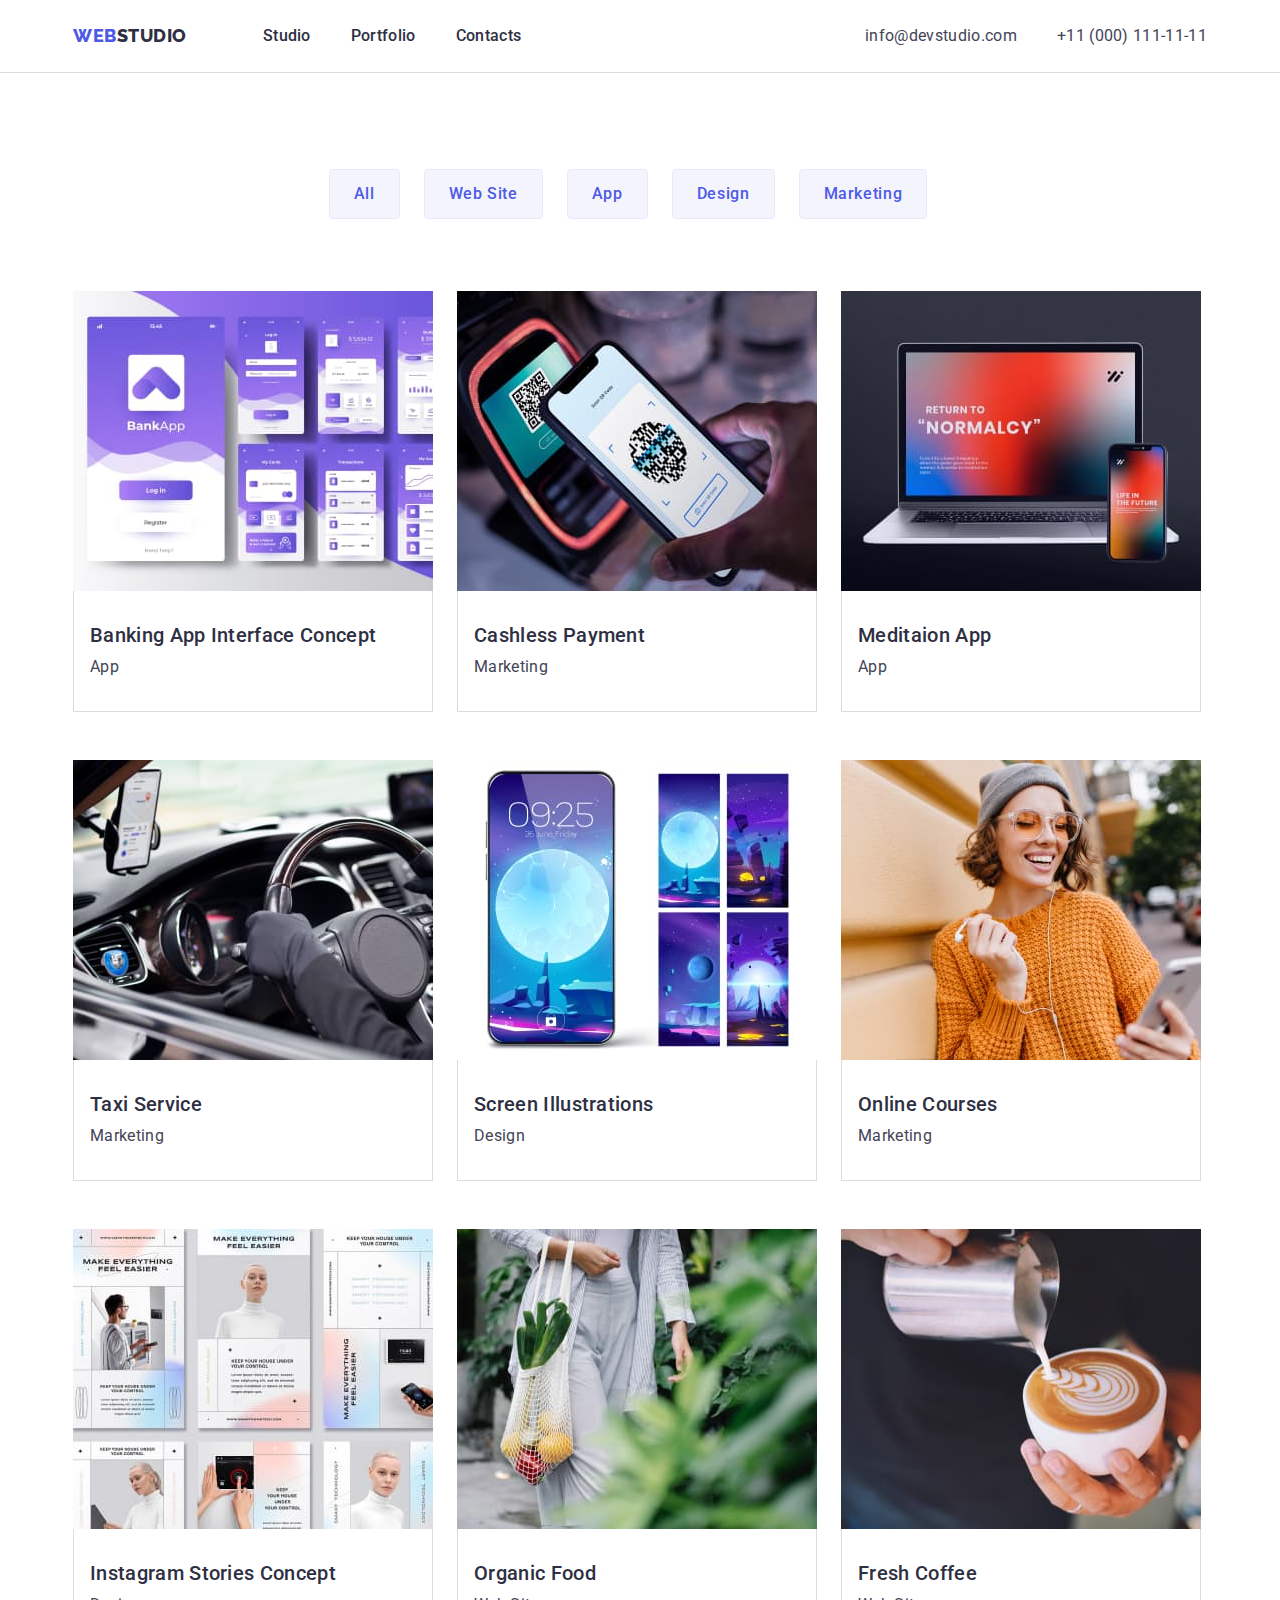
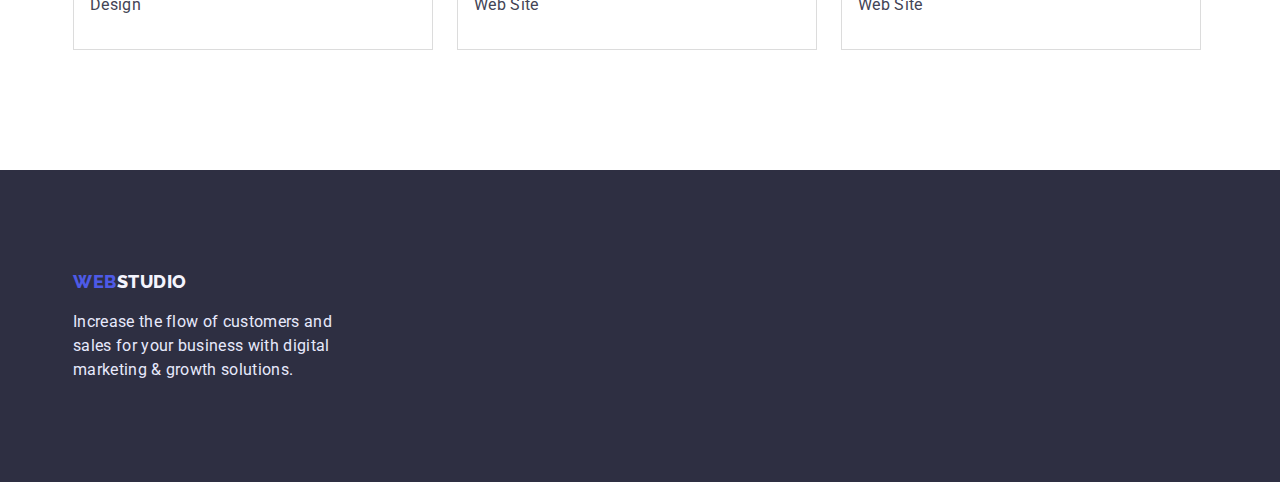
==== portfolio.html @ de010ac2 "Initial commit" ====
<!DOCTYPE html>
<html lang="en">
  <head>
    <meta charset="UTF-8" />
    <meta http-equiv="X-UA-Compatible" content="IE=edge" />
    <meta name="viewport" content="width=device-width, initial-scale=1.0" />
    <link rel="preconnect" href="https://fonts.googleapis.com" />
    <link rel="preconnect" href="https://fonts.gstatic.com" crossorigin />
    <link
      href="https://fonts.googleapis.com/css2?family=Raleway:wght@800&family=Roboto:wght@400;500;700&display=swap"
      rel="stylesheet"
    />
    <link
      rel="stylesheet"
      href="https://cdn.jsdelivr.net/npm/modern-normalize@1.1.0/modern-normalize.min.css"
    />
    <link rel="stylesheet" href="./css/style.css" />
    <title>HW2</title>
  </head>
  <body>
    <section class="header-boarder">
      <header class="conteiner main-header">
        <nav class="nav-header">
          <a class="logo link flex-logo" href="./index.html"
            >Web<span class="logo-two">Studio</span></a
          >

          <ul class="list list-header">
            <li class="link-header">
              <a class="menu-link link" href="./index.html">Studio</a>
            </li>
            <li class="link-header">
              <a class="menu-link link menu-link-visited" href="./portfolio.html">Portfolio</a>
            </li>
            <li>
              <a class="menu-link link" href="">Contacts</a>
            </li>
          </ul>
        </nav>
        <ul class="list list-header">
          <li>
            <a class="contact-mail link" href="mailto:info@devstudio.com"
              >info@devstudio.com</a
            >
          </li>
          <li>
            <a class="contact-phone-number link" href="tel:+110001111111"
              >+11 (000) 111-11-11</a
            >
          </li>
        </ul>
      </header>
    </section>

    <main>
      <section class="section section-portfolio">
        <div class="conteiner">

          <!-- <h1>Списки</h1> -->

          <ul class="list list-button">
            <li>
              <button class="btn" type="button">All</button>
            </li>
            <li><button class="btn" type="button">Web Site</button></li>
            <li><button class="btn" type="button">App</button></li>
            <li><button class="btn" type="button">Design</button></li>
            <li><button class="btn" type="button">Marketing</button></li>
          </ul>

          <ul class="list card-set">
            <li class="portfolio-item">
              <img src="./Images/img2.jpg" alt="App" width="360" height="300" />
              <div class="card-content">
                <h2 class="title-one">Banking App Interface Concept</h2>
                <p class="paragraf-portfolio">App</p>
              </div>
            </li>
            <li class="portfolio-item">
              <img
                src="./Images/img1.jpg"
                alt="Marketing"
                width="360"
                height="300"
              />

              <div class="card-content">
                <h2 class="title-one">Cashless Payment</h2>
                <p class="paragraf-portfolio">Marketing</p>
              </div>
            </li>
            <li class="portfolio-item">
              <img src="./Images/img.jpg" alt="App" width="360" height="300" />

              <div class="card-content">
                <h2 class="title-one">Meditaion App</h2>
                <p class="paragraf-portfolio">App</p>
              </div>
            </li>

            <li class="portfolio-item">
              <img
                src="./Images/img3.jpg"
                alt="Marketing"
                width="360"
                height="300"
              />

              <div class="card-content">
                <h2 class="title-one">Taxi Service</h2>
                <p class="paragraf-portfolio">Marketing</p>
              </div>
            </li>
            <li class="portfolio-item">
              <img
                src="./Images/img4.jpg"
                alt="Design"
                width="360"
                height="300"
              />

              <div class="card-content">
                <h2 class="title-one">Screen Illustrations</h2>
                <p class="paragraf-portfolio">Design</p>
              </div>
            </li>
            <li class="portfolio-item">
              <img
                src="./Images/img5.jpg"
                alt="Marketing"
                width="360"
                height="300"
              />
              <div class="card-content">
                <h2 class="title-one">Online Courses</h2>
                <p class="paragraf-portfolio">Marketing</p>
              </div>
            </li>

            <li class="portfolio-item">
              <img
                src="./Images/img6.jpg"
                alt="Design"
                width="360"
                height="300"
              />

              <div class="card-content">
                <h2 class="title-one">Instagram Stories Concept</h2>
                <p class="paragraf-portfolio">Design</p>
              </div>
            </li>
            <li class="portfolio-item">
              <img
                src="./Images/img7.jpg"
                alt="Web Site"
                width="360"
                height="300"
              />

              <div class="card-content">
                <h2 class="title-one">Organic Food</h2>
                <p class="paragraf-portfolio">Web Site</p>
              </div>
            </li>
            <li class="portfolio-item">
              <img
                src="./Images/img8.jpg"
                alt="Web Site"
                width="360"
                height="300"
              />

              <div class="card-content">
                <h2 class="title-one">Fresh Coffee</h2>
                <p class="paragraf-portfolio">Web Site</p>
              </div>
            </li>
          </ul>
        </div>
      </section>
    </main>

    <footer class="sector-footer footer-main">
      <div class="conteiner">
        <a class="logo link" href="./index.html"
          >Web<span class="logo-one">Studio</span></a
        >

        <p class="parag-footer">
          Increase the flow of customers and sales for your business with
          digital marketing & growth solutions.
        </p>
      </div>
    </footer>
  </body>
</html>
---- css/style.css ----
:root {
    --accent-color: #2E2F42;
    --accent-color-upgrade: #F4F4FD;
    --accent-color-upgrade-one: #ffffff;
    --accent-color-upgrade-two: #434455;
    --accent-color-upgrade-three: #4D5AE5;
    --accent-color-upgrade-four: #E7E9FC;
    --accent-color-upgrade-fife: #2E2F42;
    --accent-color-upgrade-six: #404BBF;
    --accent-color-upgrade-seven: #2E2F42;

    --card-set-gap: 24px;

}

/* NONE! */
.list {
    list-style: none;
}
    
.link {
    text-decoration: none
} 
    

/* BODY! */
body {
    font-family: 'Roboto', sans-serif;
    font-size: 16px;
    letter-spacing: 0.02em;
    
    }

    /* ======= */

h1, h2, h3, h4, p {
    margin-top: 0;
    margin-bottom: 0;
}
ul, ol {
    margin-top: 0;
    margin-bottom: 0;
    padding-left: 0;
}
img {
    display: block;
    max-width: 100%;
    height: auto;
}
 
button {
    cursor: pointer;
}


.conteiner {
width: 1158px;
margin-left: auto;
margin-right: auto;
padding-left: 12px;
padding-right: 12px;
}

/* --------------------------------------------------------------------------------------------------------------------------------------- */
/* Studio */

/* Header */

.main-header {
    display: flex;
    align-items: center;
    justify-content: space-between;
    padding-top: 24px;
    padding-bottom: 24px;
}

.nav-header {
    display: flex;
    align-items: center;
}

.list-header {
    display: flex;
    align-items: center;
}




/* LOGO! */

.flex-logo {
    margin-right: 76px;
}

.logo {    
font-family: 'Raleway', sans-serif; 
font-weight: 800;
font-size: 18px;
line-height: 1.33;
display: flex;
align-items: center;
letter-spacing: 0.03em;
text-transform: uppercase;
color: var(--accent-color-upgrade-three);
}


.logo-one {
    color: var(--accent-color-upgrade);
}

.logo-two {
    color: var(--accent-color);
}



/* Main! */

.main-hero {
    display: flex;
    align-items: center;
    flex-direction: column;
    justify-content: center;
    padding: 188px 0 188px 0;
    
}

.link-header {
    margin-right: 40px;
}

.menu-link {
font-weight: 500;
line-height: 1.5;
color: var(--accent-color-upgrade-seven);


}

.menu-link:hover,
.menu-link:focus,
.menu-link-visited:visited {
    color: #4D5AE5;
}


.section{
    padding-top: 120px;
    padding-bottom: 120px;
}

/* CONTACT! */

.contact-mail {
font-family: 'Roboto', sans-serif;
font-weight: 400;
line-height: 1.5;
color: var(--accent-color-upgrade-two);
margin-right: 40px;
}

.contact-phone-number {
    font-family: 'Roboto', sans-serif;
    font-weight: 400;
    line-height: 1.5;
    color: var(--accent-color-upgrade-two);
}


.contact-mail:hover,
.contact-mail:focus,
.contact-phone-number:hover,
.contact-phone-number:focus {
    color: var(--accent-color-upgrade-three);
}

/* HERO! */

.hero {
background:var(--accent-color);

}

.main-title-two {
font-weight: 700;
font-size: 56px;
line-height: 1.07;
color: var(--accent-color-upgrade-one);
width: 494px;


}

.button-hero {
    display: flex;
    justify-content: center;
    margin-top: 48px;
}

.modal-button {
    font-weight: 500;
    line-height: 1.5;
    letter-spacing: 0.04em;
    color: var(--accent-color-upgrade-one);
    background: var(--accent-color-upgrade-three);
    padding: 16px 32px 16px 32px;
    border-radius: 4px;
    border: 1px solid var(--accent-color-upgrade-six);
    
}

.modal-button:hover,
.modal-button:focus {
    background: var(--accent-color-upgrade-six);
}


/* TYPE! */

.section-main-one {
    display: flex;
    align-items: center;
   
}

.paragraf-main {
    margin-right: 24px;
}

.paragraf-main-one {
    margin-top: 8px;
}

/* Section TWO */

.section-dva {
    padding-top: 0;
}

.photo-list-two {
    display: flex;
    justify-content: center;
}

.img-list {
    margin-right: 24px;
}


.photo-list-main {
   display: flex;
   align-items: center; 
   margin-top: 72px;
}

.main-title {
font-weight: 500;
font-size: 20px;
line-height: 1.2;

}

.main-title-group {
font-weight: 500;
font-size: 20px;
line-height: 1.2;
display: flex;
justify-content: center;

}

.main-title-one {
font-weight: 700;
font-size: 36px;
line-height: 1.11;

}

.paragraf {
    line-height: 1.5;
    color: var(--accent-color-upgrade-two);
    margin-top: 8px;
}

.paragraf-group {
    line-height: 1.5;
    color: var(--accent-color-upgrade-two);
    margin-top: 8px;
    display: flex;
    justify-content: center;
}

.team-group {
    background: var(--accent-color-upgrade);
}




/* Section tree */

.section-tree {
    display: flex;
    align-items: center;
}

.section-tree-word {
    display: flex;
    justify-content: center;
    margin-bottom: 72px;
    
}

.section-tree-boarder {
    background: #FFFFFF;
box-shadow: 0px 1px 6px rgba(46, 47, 66, 0.08), 0px 1px 1px rgba(46, 47, 66, 0.16), 0px 2px 1px rgba(46, 47, 66, 0.08);
border-radius: 0px 0px 4px 4px;
margin-right: 24px;
}

.section-tree-paragraf {
    padding-top: 32px;
    padding-bottom: 32px;
}

/* FOOTER! */

.parag-footer {
line-height: 1.5;
color: var(--accent-color-upgrade-four);
margin-top: 16px;
width: 264px;
}



.sector-footer {
    background: var(--accent-color);
}

.footer-main {
    padding-top: 100px;
    padding-bottom: 100px;
    
}


/* Studio!!! */

/* ------------------------------------------------------------------------------------------------------------------------------- */

/* Portfolio!!! */

/* TYPE */

.title-one {
font-family: 'Roboto', sans-serif; 
font-weight: 500;
font-size: 20px;
line-height: 1.2;
color: var(--accent-color-upgrade-fife);


}

.paragraf-portfolio {
font-family: 'Roboto', sans-serif;
line-height: 1.5;
color: var(--accent-color-upgrade-two);
margin-top: 8px;
}

/* BUTTON! */

.btn {
border-radius: 4px;
border: 1px solid #E7E9FC;
margin-right: 24px;
padding: 12px 24px 12px 24px;
font-family: 'Roboto', sans-serif;
font-weight: 500;
line-height: 1.5;
letter-spacing: 0.04em;
color: var(--accent-color-upgrade-three);
background: var(--accent-color-upgrade);
}

.btn:hover,
.btn:focus {
    background: var(--accent-color-upgrade-six);;
    color: var(--accent-color-upgrade-one);
    border: 1px solid transparent;
    box-shadow: 0px 3px 1px rgba(0, 0, 0, 0.1), 0px 2px 1px rgba(0, 0, 0, 0.08), 0px 2px 2px rgba(0, 0, 0, 0.12);
    border-radius: 4px;
   
}


.list-button {
    display: flex;
    justify-content: center;
    padding-bottom: 72px;
    
}

/* Main */
.card-set {
    padding: 0;
    margin: 0;
    list-style: none;
  
    display: flex;
    flex-wrap: wrap;
    margin-left: calc(-1 * var(--card-set-gap));
    margin-top: calc(-1 * var(--card-set-gap));
    margin-bottom: calc(-1 * var(--card-set-gap));
  }


.card-set > .portfolio-item {
    flex-basis: calc(100% / 3 var(--card-set-gap));
    margin-left: var(--card-set-gap);
    margin-top: var(--card-set-gap);
    margin-bottom: var(--card-set-gap);
}

.card-content {
    padding: 32px 16px 32px 16px;

  border-right-width: 1px;
  border-right-style: solid;
  border-right-color: gainsboro;

  border-bottom-width: 1px;
  border-bottom-style: solid;
  border-bottom-color: gainsboro;

  border-left-width: 1px;
  border-left-style: solid;
  border-left-color: gainsboro;
}
  

  .header-boarder {
  border-bottom-width: 1px;
  border-bottom-style: solid;
  border-bottom-color: gainsboro;
  }

  .section-portfolio {
    padding-top: 96px;
  }
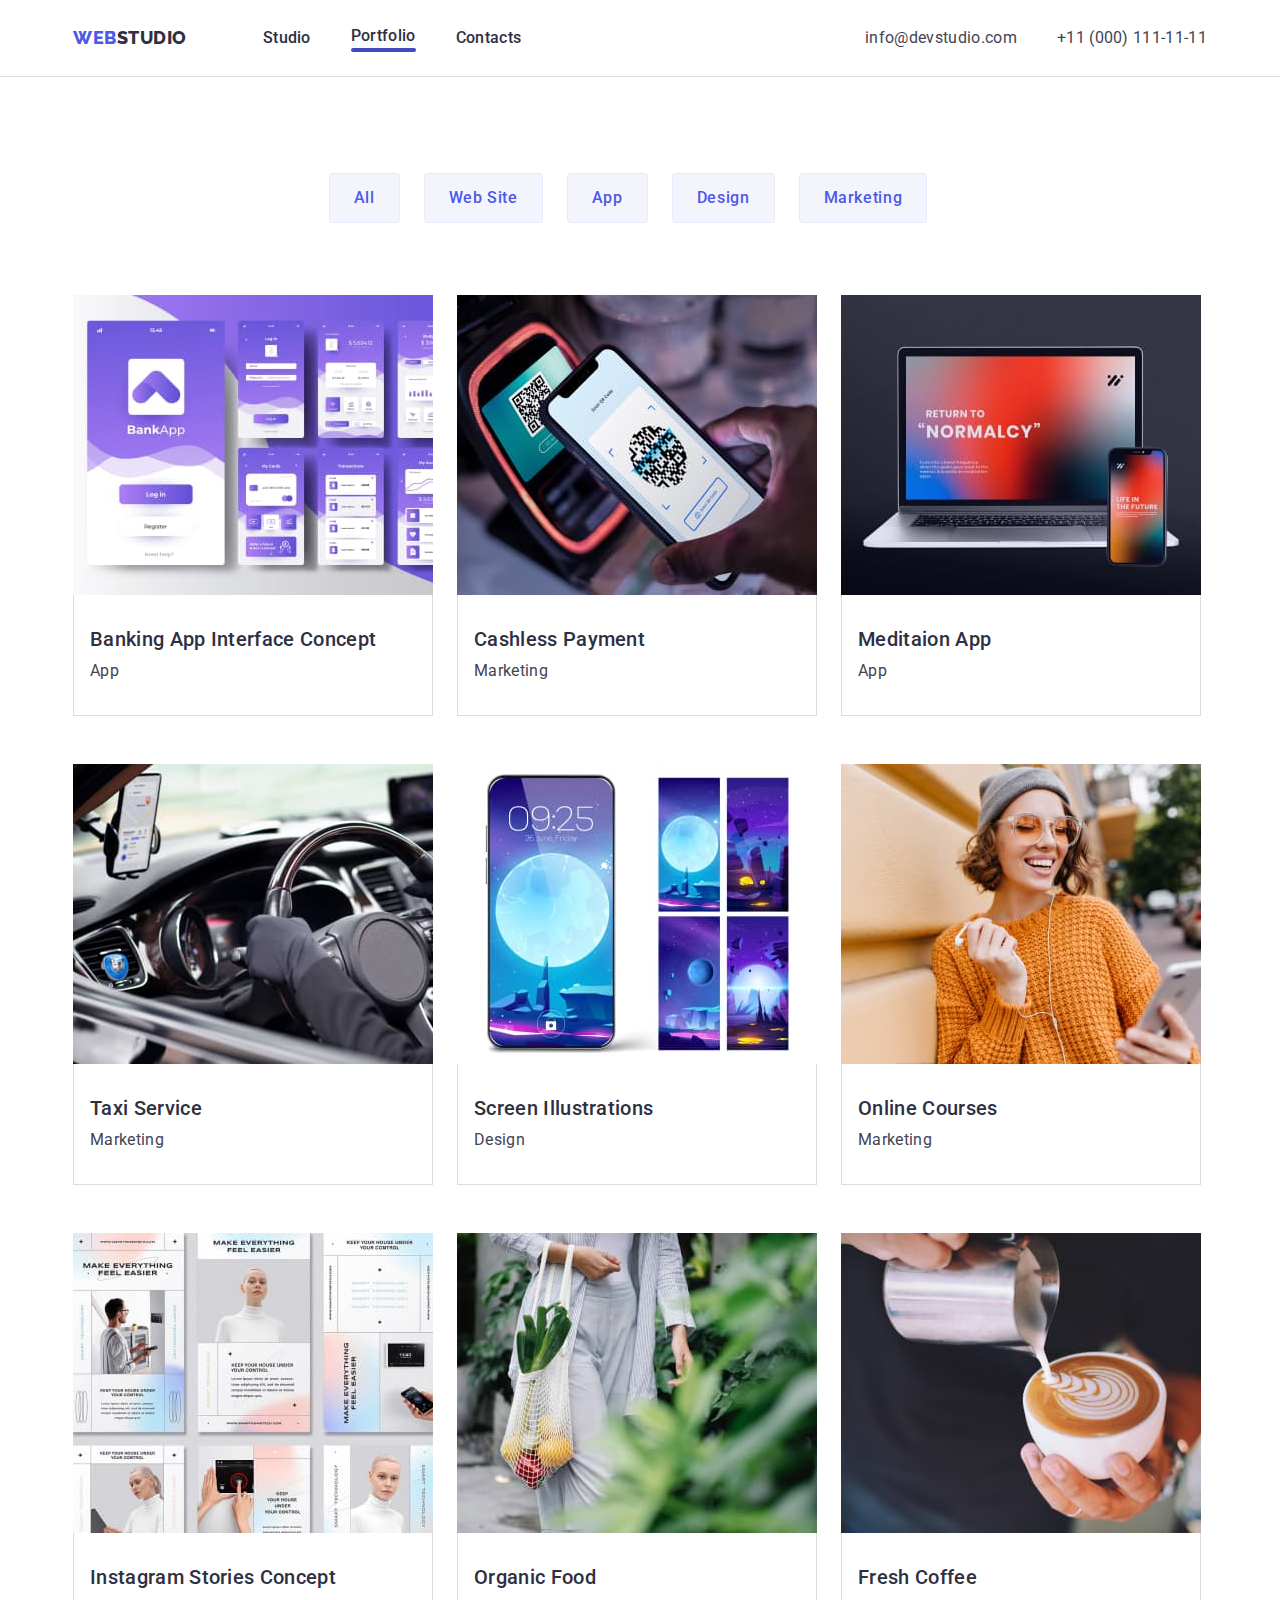
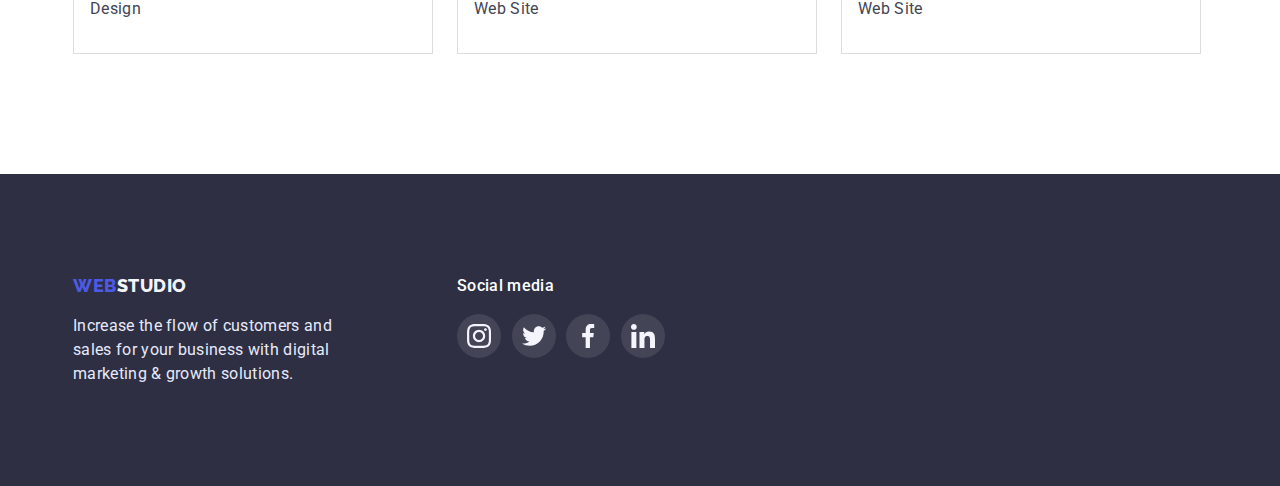
==== commit bc7f7385: "Icons" ====
--- a/portfolio.html
+++ b/portfolio.html
@@ -182,15 +182,56 @@
     </main>
 
     <footer class="sector-footer footer-main">
-      <div class="conteiner">
-        <a class="logo link" href="./index.html"
-          >Web<span class="logo-one">Studio</span></a
-        >
-
-        <p class="parag-footer">
-          Increase the flow of customers and sales for your business with
-          digital marketing & growth solutions.
-        </p>
+      <div class="conteiner footer-flex">
+        <div>
+          <a class="logo link" href="./index.html"
+            >Web<span class="logo-one">Studio</span></a
+          >
+
+          <p class="parag-footer">
+            Increase the flow of customers and sales for your business with
+            digital marketing & growth solutions.
+          </p>
+        </div>
+        <div class="div-footer">
+          <p class="paragra-footer-two">Social media</p>
+          <ul class="list social-footer">
+            <li class="social-footer-item">
+              <a href="" class="social-footer-link">
+                <svg class="social-footer-icon" Width="24" Height="24">
+                  <use
+                    href="./Images/icons/symbol-defs.svg#icon-instagram-2"
+                  ></use>
+                </svg>
+              </a>
+            </li>
+            <li class="social-footer-item">
+              <a href="" class="social-footer-link">
+                <svg class="social-footer-icon" Width="24" Height="20">
+                  <use href="./Images/icons/symbol-defs.svg#icon-Group"></use>
+                </svg>
+              </a>
+            </li>
+            <li class="social-footer-item">
+              <a href="" class="social-footer-link">
+                <svg class="social-footer-icon" Width="24" Height="24">
+                  <use
+                    href="./Images/icons/symbol-defs.svg#icon-facebook-1"
+                  ></use>
+                </svg>
+              </a>
+            </li>
+            <li class="social-footer-item">
+              <a href="" class="social-footer-link">
+                <svg class="social-footer-icon" Width="24" Height="24">
+                  <use class="svg-color-hover"
+                    href="./Images/icons/symbol-defs.svg#icon-linkedin-1"
+                  ></use>
+                </svg>
+              </a>
+            </li>
+          </ul>
+        </div>
       </div>
     </footer>
   </body>
--- a/css/style.css
+++ b/css/style.css
@@ -124,6 +124,9 @@
     flex-direction: column;
     justify-content: center;
     padding: 188px 0 188px 0;
+    background:var(--accent-color);
+    background-image: linear-gradient(rgba(46, 47, 66, 0.7), rgba(46, 47, 66, 0.7)), url(../Images/bg.jpg);
+    background-size: cover;
     
 }
 
@@ -178,10 +181,7 @@
 
 /* HERO! */
 
-.hero {
-background:var(--accent-color);
-
-}
+
 
 .main-title-two {
 font-weight: 700;
@@ -344,6 +344,10 @@
     padding-top: 100px;
     padding-bottom: 100px;
     
+}
+
+.footer-flex {
+    display: flex;
 }
 
 
@@ -417,6 +421,9 @@
     margin-top: calc(-1 * var(--card-set-gap));
     margin-bottom: calc(-1 * var(--card-set-gap));
   }
+  .portfolio-item:hover {
+    box-shadow: 0px 1px 6px rgba(46, 47, 66, 0.08), 0px 1px 1px rgba(46, 47, 66, 0.16), 0px 2px 1px rgba(46, 47, 66, 0.08);
+  }
 
 
 .card-set > .portfolio-item {
@@ -452,3 +459,122 @@
   .section-portfolio {
     padding-top: 96px;
   }
+
+  
+  .menu-link-visited::after {
+    content: "";
+    display: block;
+    width: auto;
+    height: 4px;
+    background: #404BBF;
+    border-radius: 2px; 
+}
+
+
+  /* ICONS */
+
+  .social-list {
+    display: flex;
+    justify-content: space-around;
+    margin-top: 8px;
+  }
+  
+
+   .social-list-link {
+    display: flex;
+    justify-content: center;
+    align-items: center;
+    width: 44px;
+    height: 44px;
+    border-radius: 50%;
+    background-color: #4D5AE5;
+   }
+
+   .social-list-link:hover {
+    background-color: #404BBF;
+   }
+
+   .div-footer {
+    margin-left: 120px;
+   }
+
+   .social-footer {
+    margin-top: 16px;
+    display: flex;
+    justify-content: space-between;
+    width: 208px;
+    
+   }
+
+   .social-footer-link {
+    display: flex;
+    justify-content: center;
+    align-items: center;
+    width: 44px;
+    height: 44px;
+    border-radius: 50%;
+    background-color: rgba(255, 255, 255, 0.1);
+   }
+
+   .social-footer-link:hover {
+    background-color: #31D0AA;;
+   }
+
+   .paragra-footer-two {
+    font-family: 'Roboto';
+    font-style: normal;
+    font-weight: 500;
+    font-size: 16px;
+    line-height: 24px;
+    letter-spacing: 0.02em;
+    color: #FFFFFF;
+   }
+   
+
+   .section-four {
+    border: 1px solid #8E8F99;
+    border-radius: 4px;
+    display: flex;
+    justify-content: center;
+    align-items: center;
+    Width: 168px;
+    Height: 88px;
+
+   }
+
+   .section-four:hover {
+    border: 1px solid #404BBF;
+   }
+
+   .section-four-icon {
+    fill: #8E8F99;
+   }
+
+   .section-four:hover .section-four-icon {
+    fill: #404BBF;
+   }
+   
+
+   .svg-color-hover:hover {
+    color: #404BBF;
+   }
+
+   .section-four-list {
+    display: flex;
+    justify-content: space-between;
+   }
+
+   .social-footer-icon,
+   .social-list-icon {
+    fill: #F4F4FD;;
+   }
+
+   .icon-section-one {
+    background: #F4F4FD;
+    border-radius: 4px;
+    display: flex;
+    justify-content: center;
+    align-items: center;
+    Width: 264px;
+    Height: 112px;
+   }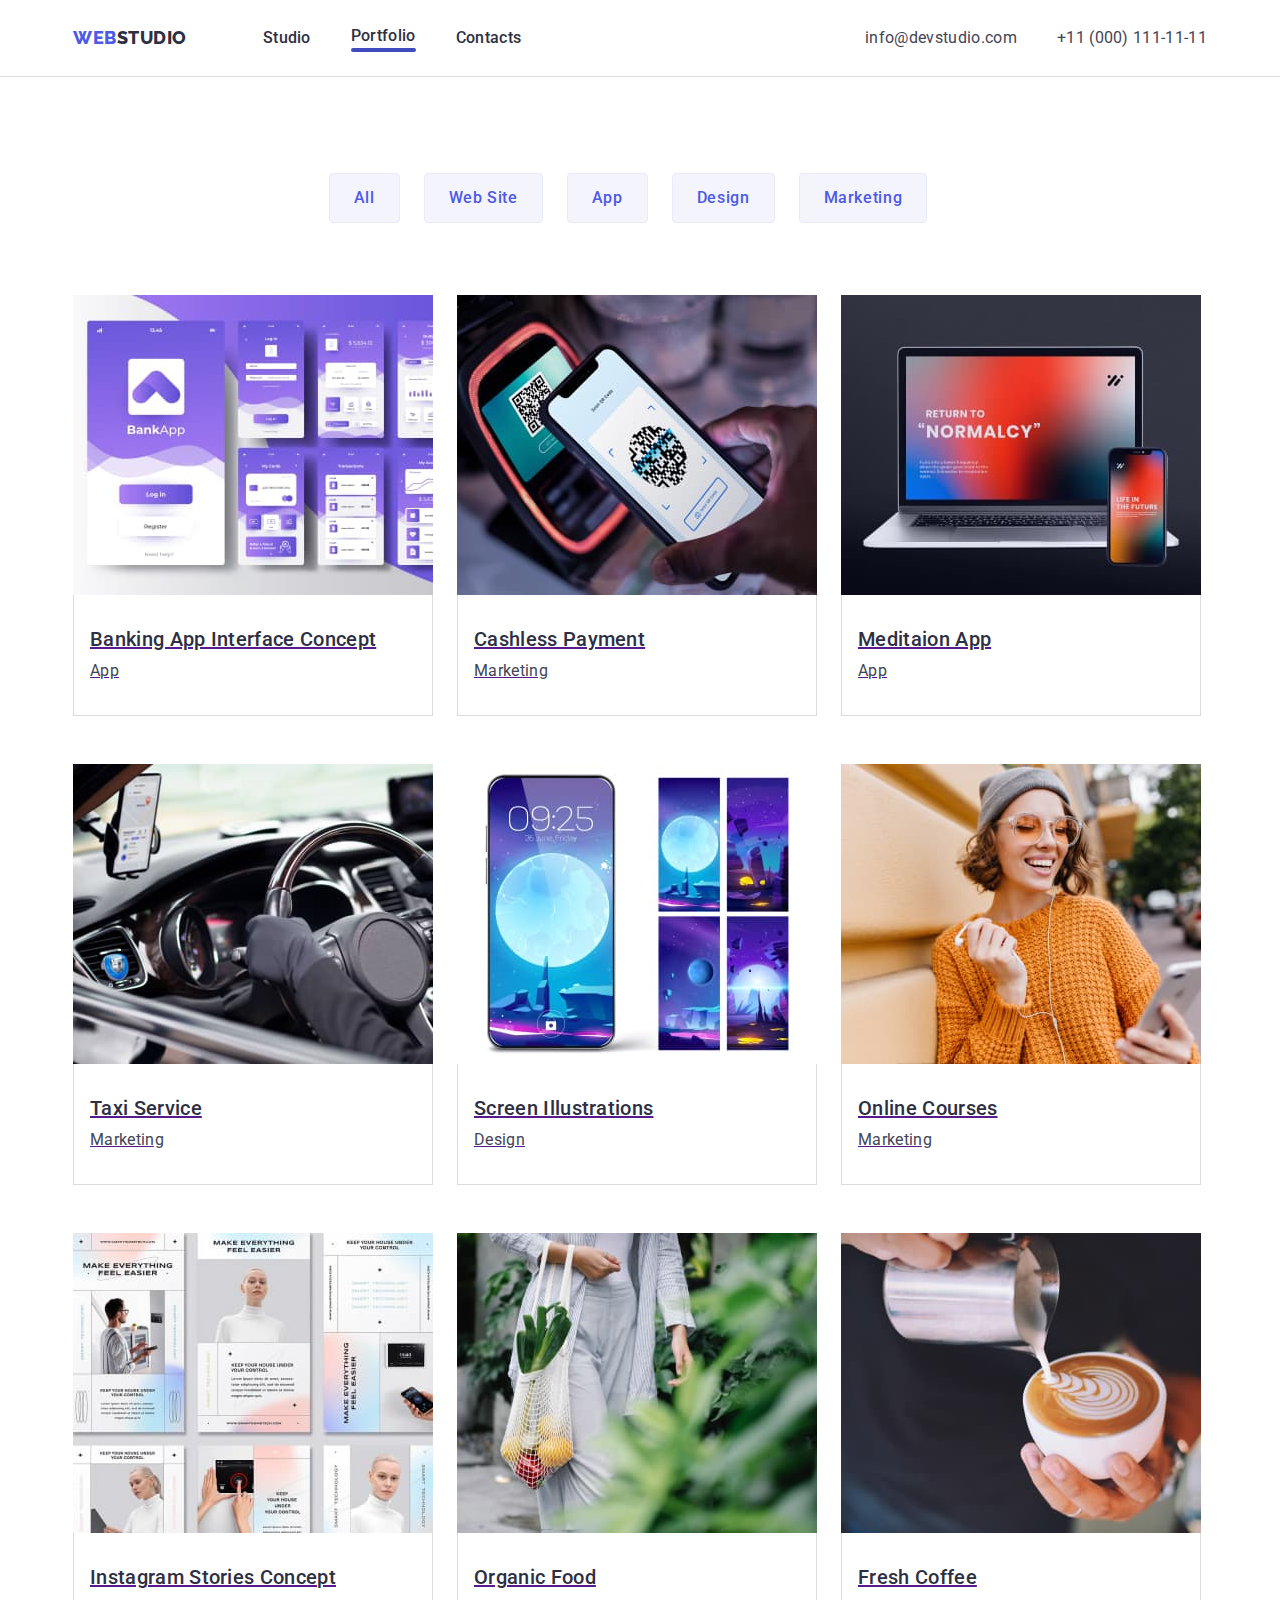
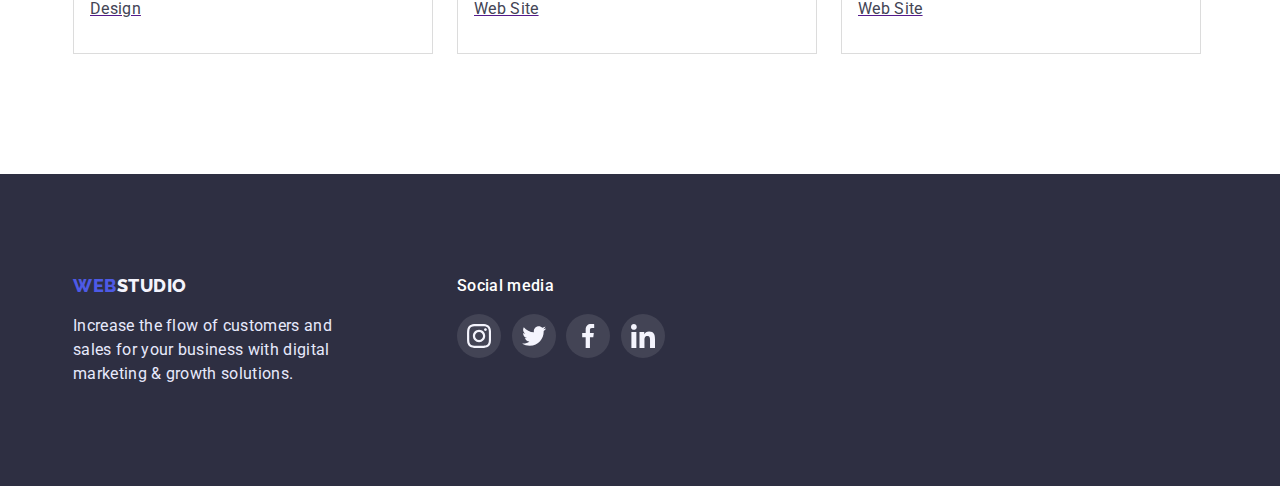
==== commit 495a38ac: "+" ====
--- a/portfolio.html
+++ b/portfolio.html
@@ -69,15 +69,15 @@
           </ul>
 
           <ul class="list card-set">
-            <li class="portfolio-item">
-              <img src="./Images/img2.jpg" alt="App" width="360" height="300" />
-              <div class="card-content">
-                <h2 class="title-one">Banking App Interface Concept</h2>
-                <p class="paragraf-portfolio">App</p>
-              </div>
-            </li>
-            <li class="portfolio-item">
-              <img
+            <li class="portfolio-item-main">
+              <a href="" class="portfolio-item"><img src="./Images/img2.jpg" alt="App" width="360" height="300" />
+                <div class="card-content">
+                  <h2 class="title-one">Banking App Interface Concept</h2>
+                  <p class="paragraf-portfolio">App</p>
+                </div></a>
+            </li>
+            <li class="portfolio-item-main">
+              <a href="" class="portfolio-item"><img
                 src="./Images/img1.jpg"
                 alt="Marketing"
                 width="360"
@@ -87,45 +87,45 @@
               <div class="card-content">
                 <h2 class="title-one">Cashless Payment</h2>
                 <p class="paragraf-portfolio">Marketing</p>
-              </div>
-            </li>
-            <li class="portfolio-item">
-              <img src="./Images/img.jpg" alt="App" width="360" height="300" />
-
-              <div class="card-content">
-                <h2 class="title-one">Meditaion App</h2>
-                <p class="paragraf-portfolio">App</p>
-              </div>
-            </li>
-
-            <li class="portfolio-item">
-              <img
-                src="./Images/img3.jpg"
-                alt="Marketing"
-                width="360"
-                height="300"
-              />
-
-              <div class="card-content">
-                <h2 class="title-one">Taxi Service</h2>
-                <p class="paragraf-portfolio">Marketing</p>
-              </div>
-            </li>
-            <li class="portfolio-item">
-              <img
-                src="./Images/img4.jpg"
-                alt="Design"
-                width="360"
-                height="300"
-              />
-
-              <div class="card-content">
-                <h2 class="title-one">Screen Illustrations</h2>
-                <p class="paragraf-portfolio">Design</p>
-              </div>
-            </li>
-            <li class="portfolio-item">
-              <img
+              </div></a>
+            </li>
+            <li class="portfolio-item-main">
+              <a href="" class="portfolio-item"><img src="./Images/img.jpg" alt="App" width="360" height="300" />
+
+                <div class="card-content">
+                  <h2 class="title-one">Meditaion App</h2>
+                  <p class="paragraf-portfolio">App</p>
+                </div></a>
+            </li>
+
+            <li class="portfolio-item-main">
+             <a href="" class="portfolio-item"> <img
+              src="./Images/img3.jpg"
+              alt="Marketing"
+              width="360"
+              height="300"
+            />
+
+            <div class="card-content">
+              <h2 class="title-one">Taxi Service</h2>
+              <p class="paragraf-portfolio">Marketing</p>
+            </div></a>
+            </li>
+            <li class="portfolio-item-main">
+             <a href="" class="portfolio-item"> <img
+              src="./Images/img4.jpg"
+              alt="Design"
+              width="360"
+              height="300"
+            />
+
+            <div class="card-content">
+              <h2 class="title-one">Screen Illustrations</h2>
+              <p class="paragraf-portfolio">Design</p>
+            </div></a>
+            </li>
+            <li class="portfolio-item-main">
+              <a href="" class="portfolio-item"><img
                 src="./Images/img5.jpg"
                 alt="Marketing"
                 width="360"
@@ -134,48 +134,53 @@
               <div class="card-content">
                 <h2 class="title-one">Online Courses</h2>
                 <p class="paragraf-portfolio">Marketing</p>
-              </div>
-            </li>
-
-            <li class="portfolio-item">
-              <img
-                src="./Images/img6.jpg"
-                alt="Design"
-                width="360"
-                height="300"
-              />
-
-              <div class="card-content">
-                <h2 class="title-one">Instagram Stories Concept</h2>
-                <p class="paragraf-portfolio">Design</p>
-              </div>
-            </li>
-            <li class="portfolio-item">
-              <img
-                src="./Images/img7.jpg"
-                alt="Web Site"
-                width="360"
-                height="300"
-              />
-
-              <div class="card-content">
-                <h2 class="title-one">Organic Food</h2>
-                <p class="paragraf-portfolio">Web Site</p>
-              </div>
-            </li>
-            <li class="portfolio-item">
-              <img
-                src="./Images/img8.jpg"
-                alt="Web Site"
-                width="360"
-                height="300"
-              />
-
-              <div class="card-content">
-                <h2 class="title-one">Fresh Coffee</h2>
-                <p class="paragraf-portfolio">Web Site</p>
-              </div>
-            </li>
+              </div></a>
+            </li>
+
+               <li class="portfolio-item-main">
+                  <a href="" class="portfolio-item"> <img
+                    src="./Images/img6.jpg"
+                    alt="Design"
+                    width="360"
+                    height="300"
+                  />
+
+                  <div class="card-content">
+                    <h2 class="title-one">Instagram Stories Concept</h2>
+                    <p class="paragraf-portfolio">Design</p>
+                  </div></a>
+                </li class="portfolio-item-main">
+                  
+                      <li class="portfolio-item-main">
+                        <a href="" class="portfolio-item">
+                          <img
+                            src="./Images/img7.jpg"
+                            alt="Web Site"
+                            width="360"
+                            height="300"
+                          />
+
+                          <div class="card-content">
+                            <h2 class="title-one">Organic Food</h2>
+                            <p class="paragraf-portfolio">Web Site</p>
+                          </div>
+                        </a>
+                     </li>
+                    <li class="portfolio-item-main">
+                      <a href="" class="portfolio-item"> 
+                        <img
+                          src="./Images/img8.jpg"
+                          alt="Web Site"
+                          width="360"
+                          height="300"
+                        />
+
+                       <div class="card-content">
+                          <h2 class="title-one">Fresh Coffee</h2>
+                          <p class="paragraf-portfolio">Web Site</p>
+                       </div>
+                      </a>
+                    </li>
           </ul>
         </div>
       </section>
--- a/css/style.css
+++ b/css/style.css
@@ -1,64 +1,65 @@
 :root {
-    --accent-color: #2E2F42;
-    --accent-color-upgrade: #F4F4FD;
-    --accent-color-upgrade-one: #ffffff;
-    --accent-color-upgrade-two: #434455;
-    --accent-color-upgrade-three: #4D5AE5;
-    --accent-color-upgrade-four: #E7E9FC;
-    --accent-color-upgrade-fife: #2E2F42;
-    --accent-color-upgrade-six: #404BBF;
-    --accent-color-upgrade-seven: #2E2F42;
-
-    --card-set-gap: 24px;
-
+  --accent-color: #2e2f42;
+  --accent-color-upgrade: #f4f4fd;
+  --accent-color-upgrade-one: #ffffff;
+  --accent-color-upgrade-two: #434455;
+  --accent-color-upgrade-three: #4d5ae5;
+  --accent-color-upgrade-four: #e7e9fc;
+  --accent-color-upgrade-fife: #2e2f42;
+  --accent-color-upgrade-six: #404bbf;
+  --accent-color-upgrade-seven: #2e2f42;
+
+  --card-set-gap: 24px;
 }
 
 /* NONE! */
 .list {
-    list-style: none;
-}
-    
+  list-style: none;
+}
+
 .link {
-    text-decoration: none
-} 
-    
+  text-decoration: none;
+}
 
 /* BODY! */
 body {
-    font-family: 'Roboto', sans-serif;
-    font-size: 16px;
-    letter-spacing: 0.02em;
-    
-    }
-
-    /* ======= */
-
-h1, h2, h3, h4, p {
-    margin-top: 0;
-    margin-bottom: 0;
-}
-ul, ol {
-    margin-top: 0;
-    margin-bottom: 0;
-    padding-left: 0;
+  font-family: "Roboto", sans-serif;
+  font-size: 16px;
+  letter-spacing: 0.02em;
+}
+
+/* ======= */
+
+h1,
+h2,
+h3,
+h4,
+p {
+  margin-top: 0;
+  margin-bottom: 0;
+}
+ul,
+ol {
+  margin-top: 0;
+  margin-bottom: 0;
+  padding-left: 0;
 }
 img {
-    display: block;
-    max-width: 100%;
-    height: auto;
-}
- 
+  display: block;
+  max-width: 100%;
+  height: auto;
+}
+
 button {
-    cursor: pointer;
-}
-
+  cursor: pointer;
+}
 
 .conteiner {
-width: 1158px;
-margin-left: auto;
-margin-right: auto;
-padding-left: 12px;
-padding-right: 12px;
+  width: 1158px;
+  margin-left: auto;
+  margin-right: auto;
+  padding-left: 12px;
+  padding-right: 12px;
 }
 
 /* --------------------------------------------------------------------------------------------------------------------------------------- */
@@ -67,289 +68,269 @@
 /* Header */
 
 .main-header {
-    display: flex;
-    align-items: center;
-    justify-content: space-between;
-    padding-top: 24px;
-    padding-bottom: 24px;
+  display: flex;
+  align-items: center;
+  justify-content: space-between;
+  padding-top: 24px;
+  padding-bottom: 24px;
 }
 
 .nav-header {
-    display: flex;
-    align-items: center;
+  display: flex;
+  align-items: center;
 }
 
 .list-header {
-    display: flex;
-    align-items: center;
-}
-
-
-
+  display: flex;
+  align-items: center;
+}
 
 /* LOGO! */
 
 .flex-logo {
-    margin-right: 76px;
-}
-
-.logo {    
-font-family: 'Raleway', sans-serif; 
-font-weight: 800;
-font-size: 18px;
-line-height: 1.33;
-display: flex;
-align-items: center;
-letter-spacing: 0.03em;
-text-transform: uppercase;
-color: var(--accent-color-upgrade-three);
-}
-
+  margin-right: 76px;
+}
+
+.logo {
+  font-family: "Raleway", sans-serif;
+  font-weight: 800;
+  font-size: 18px;
+  line-height: 1.33;
+  display: flex;
+  align-items: center;
+  letter-spacing: 0.03em;
+  text-transform: uppercase;
+  color: var(--accent-color-upgrade-three);
+}
 
 .logo-one {
-    color: var(--accent-color-upgrade);
+  color: var(--accent-color-upgrade);
 }
 
 .logo-two {
-    color: var(--accent-color);
-}
-
-
+  color: var(--accent-color);
+}
 
 /* Main! */
 
 .main-hero {
-    display: flex;
-    align-items: center;
-    flex-direction: column;
-    justify-content: center;
-    padding: 188px 0 188px 0;
-    background:var(--accent-color);
-    background-image: linear-gradient(rgba(46, 47, 66, 0.7), rgba(46, 47, 66, 0.7)), url(../Images/bg.jpg);
-    background-size: cover;
-    
+  display: flex;
+  align-items: center;
+  flex-direction: column;
+  justify-content: center;
+  padding: 188px 0 188px 0;
+}
+
+.hero-width {
+  background: var(--accent-color);
+  background-image: linear-gradient(
+      rgba(46, 47, 66, 0.7),
+      rgba(46, 47, 66, 0.7)
+    ),
+    url(../Images/bg.jpg);
+  background-size: cover;
+  max-width: 1440px;
+  margin: 0 auto;
 }
 
 .link-header {
-    margin-right: 40px;
+  margin-right: 40px;
 }
 
 .menu-link {
-font-weight: 500;
-line-height: 1.5;
-color: var(--accent-color-upgrade-seven);
-
-
+  font-weight: 500;
+  line-height: 1.5;
+  color: var(--accent-color-upgrade-seven);
 }
 
 .menu-link:hover,
 .menu-link:focus,
 .menu-link-visited:visited {
-    color: #4D5AE5;
-}
-
-
-.section{
-    padding-top: 120px;
-    padding-bottom: 120px;
+  color: #4d5ae5;
+}
+
+.section {
+  padding-top: 120px;
+  padding-bottom: 120px;
 }
 
 /* CONTACT! */
 
 .contact-mail {
-font-family: 'Roboto', sans-serif;
-font-weight: 400;
-line-height: 1.5;
-color: var(--accent-color-upgrade-two);
-margin-right: 40px;
+  font-family: "Roboto", sans-serif;
+  font-weight: 400;
+  line-height: 1.5;
+  color: var(--accent-color-upgrade-two);
+  margin-right: 40px;
 }
 
 .contact-phone-number {
-    font-family: 'Roboto', sans-serif;
-    font-weight: 400;
-    line-height: 1.5;
-    color: var(--accent-color-upgrade-two);
-}
-
+  font-family: "Roboto", sans-serif;
+  font-weight: 400;
+  line-height: 1.5;
+  color: var(--accent-color-upgrade-two);
+}
 
 .contact-mail:hover,
 .contact-mail:focus,
 .contact-phone-number:hover,
 .contact-phone-number:focus {
-    color: var(--accent-color-upgrade-three);
+  color: var(--accent-color-upgrade-three);
 }
 
 /* HERO! */
 
-
-
 .main-title-two {
-font-weight: 700;
-font-size: 56px;
-line-height: 1.07;
-color: var(--accent-color-upgrade-one);
-width: 494px;
-
-
+  font-weight: 700;
+  font-size: 56px;
+  line-height: 1.07;
+  color: var(--accent-color-upgrade-one);
+  width: 494px;
 }
 
 .button-hero {
-    display: flex;
-    justify-content: center;
-    margin-top: 48px;
+  display: flex;
+  justify-content: center;
+  margin-top: 48px;
 }
 
 .modal-button {
-    font-weight: 500;
-    line-height: 1.5;
-    letter-spacing: 0.04em;
-    color: var(--accent-color-upgrade-one);
-    background: var(--accent-color-upgrade-three);
-    padding: 16px 32px 16px 32px;
-    border-radius: 4px;
-    border: 1px solid var(--accent-color-upgrade-six);
-    
+  font-weight: 500;
+  line-height: 1.5;
+  letter-spacing: 0.04em;
+  color: var(--accent-color-upgrade-one);
+  background: var(--accent-color-upgrade-three);
+  padding: 16px 32px 16px 32px;
+  border-radius: 4px;
+  border: 1px solid var(--accent-color-upgrade-six);
 }
 
 .modal-button:hover,
 .modal-button:focus {
-    background: var(--accent-color-upgrade-six);
-}
-
+  background: var(--accent-color-upgrade-six);
+}
 
 /* TYPE! */
 
 .section-main-one {
-    display: flex;
-    align-items: center;
-   
+  display: flex;
+  align-items: center;
 }
 
 .paragraf-main {
-    margin-right: 24px;
+  margin-right: 24px;
 }
 
 .paragraf-main-one {
-    margin-top: 8px;
+  margin-top: 8px;
 }
 
 /* Section TWO */
 
 .section-dva {
-    padding-top: 0;
+  padding-top: 0;
 }
 
 .photo-list-two {
-    display: flex;
-    justify-content: center;
+  display: flex;
+  justify-content: center;
 }
 
 .img-list {
-    margin-right: 24px;
-}
-
+  margin-right: 24px;
+}
 
 .photo-list-main {
-   display: flex;
-   align-items: center; 
-   margin-top: 72px;
+  display: flex;
+  align-items: center;
+  margin-top: 72px;
 }
 
 .main-title {
-font-weight: 500;
-font-size: 20px;
-line-height: 1.2;
-
+  font-weight: 500;
+  font-size: 20px;
+  line-height: 1.2;
 }
 
 .main-title-group {
-font-weight: 500;
-font-size: 20px;
-line-height: 1.2;
-display: flex;
-justify-content: center;
-
+  font-weight: 500;
+  font-size: 20px;
+  line-height: 1.2;
+  display: flex;
+  justify-content: center;
 }
 
 .main-title-one {
-font-weight: 700;
-font-size: 36px;
-line-height: 1.11;
-
+  font-weight: 700;
+  font-size: 36px;
+  line-height: 1.11;
 }
 
 .paragraf {
-    line-height: 1.5;
-    color: var(--accent-color-upgrade-two);
-    margin-top: 8px;
+  line-height: 1.5;
+  color: var(--accent-color-upgrade-two);
+  margin-top: 8px;
 }
 
 .paragraf-group {
-    line-height: 1.5;
-    color: var(--accent-color-upgrade-two);
-    margin-top: 8px;
-    display: flex;
-    justify-content: center;
+  line-height: 1.5;
+  color: var(--accent-color-upgrade-two);
+  margin-top: 8px;
+  display: flex;
+  justify-content: center;
 }
 
 .team-group {
-    background: var(--accent-color-upgrade);
-}
-
-
-
+  background: var(--accent-color-upgrade);
+}
 
 /* Section tree */
 
 .section-tree {
-    display: flex;
-    align-items: center;
+  display: flex;
+  align-items: center;
 }
 
 .section-tree-word {
-    display: flex;
-    justify-content: center;
-    margin-bottom: 72px;
-    
+  display: flex;
+  justify-content: center;
+  margin-bottom: 72px;
 }
 
 .section-tree-boarder {
-    background: #FFFFFF;
-box-shadow: 0px 1px 6px rgba(46, 47, 66, 0.08), 0px 1px 1px rgba(46, 47, 66, 0.16), 0px 2px 1px rgba(46, 47, 66, 0.08);
-border-radius: 0px 0px 4px 4px;
-margin-right: 24px;
+  background: #ffffff;
+  box-shadow: 0px 1px 6px rgba(46, 47, 66, 0.08),
+    0px 1px 1px rgba(46, 47, 66, 0.16), 0px 2px 1px rgba(46, 47, 66, 0.08);
+  border-radius: 0px 0px 4px 4px;
+  margin-right: 24px;
 }
 
 .section-tree-paragraf {
-    padding-top: 32px;
-    padding-bottom: 32px;
+  padding-top: 32px;
+  padding-bottom: 32px;
 }
 
 /* FOOTER! */
 
 .parag-footer {
-line-height: 1.5;
-color: var(--accent-color-upgrade-four);
-margin-top: 16px;
-width: 264px;
-}
-
-
+  line-height: 1.5;
+  color: var(--accent-color-upgrade-four);
+  margin-top: 16px;
+  width: 264px;
+}
 
 .sector-footer {
-    background: var(--accent-color);
+  background: var(--accent-color);
 }
 
 .footer-main {
-    padding-top: 100px;
-    padding-bottom: 100px;
-    
+  padding-top: 100px;
+  padding-bottom: 100px;
 }
 
 .footer-flex {
-    display: flex;
-}
-
+  display: flex;
+}
 
 /* Studio!!! */
 
@@ -360,81 +341,81 @@
 /* TYPE */
 
 .title-one {
-font-family: 'Roboto', sans-serif; 
-font-weight: 500;
-font-size: 20px;
-line-height: 1.2;
-color: var(--accent-color-upgrade-fife);
-
-
+  font-family: "Roboto", sans-serif;
+  font-weight: 500;
+  font-size: 20px;
+  line-height: 1.2;
+  color: var(--accent-color-upgrade-fife);
 }
 
 .paragraf-portfolio {
-font-family: 'Roboto', sans-serif;
-line-height: 1.5;
-color: var(--accent-color-upgrade-two);
-margin-top: 8px;
+  font-family: "Roboto", sans-serif;
+  line-height: 1.5;
+  color: var(--accent-color-upgrade-two);
+  margin-top: 8px;
 }
 
 /* BUTTON! */
 
 .btn {
-border-radius: 4px;
-border: 1px solid #E7E9FC;
-margin-right: 24px;
-padding: 12px 24px 12px 24px;
-font-family: 'Roboto', sans-serif;
-font-weight: 500;
-line-height: 1.5;
-letter-spacing: 0.04em;
-color: var(--accent-color-upgrade-three);
-background: var(--accent-color-upgrade);
+  border-radius: 4px;
+  border: 1px solid #e7e9fc;
+  margin-right: 24px;
+  padding: 12px 24px 12px 24px;
+  font-family: "Roboto", sans-serif;
+  font-weight: 500;
+  line-height: 1.5;
+  letter-spacing: 0.04em;
+  color: var(--accent-color-upgrade-three);
+  background: var(--accent-color-upgrade);
 }
 
 .btn:hover,
 .btn:focus {
-    background: var(--accent-color-upgrade-six);;
-    color: var(--accent-color-upgrade-one);
-    border: 1px solid transparent;
-    box-shadow: 0px 3px 1px rgba(0, 0, 0, 0.1), 0px 2px 1px rgba(0, 0, 0, 0.08), 0px 2px 2px rgba(0, 0, 0, 0.12);
-    border-radius: 4px;
-   
-}
-
+  background: var(--accent-color-upgrade-six);
+  color: var(--accent-color-upgrade-one);
+  border: 1px solid transparent;
+  box-shadow: 0px 3px 1px rgba(0, 0, 0, 0.1), 0px 2px 1px rgba(0, 0, 0, 0.08),
+    0px 2px 2px rgba(0, 0, 0, 0.12);
+  border-radius: 4px;
+}
 
 .list-button {
-    display: flex;
-    justify-content: center;
-    padding-bottom: 72px;
-    
+  display: flex;
+  justify-content: center;
+  padding-bottom: 72px;
 }
 
 /* Main */
 .card-set {
-    padding: 0;
-    margin: 0;
-    list-style: none;
-  
-    display: flex;
-    flex-wrap: wrap;
-    margin-left: calc(-1 * var(--card-set-gap));
-    margin-top: calc(-1 * var(--card-set-gap));
-    margin-bottom: calc(-1 * var(--card-set-gap));
-  }
-  .portfolio-item:hover {
-    box-shadow: 0px 1px 6px rgba(46, 47, 66, 0.08), 0px 1px 1px rgba(46, 47, 66, 0.16), 0px 2px 1px rgba(46, 47, 66, 0.08);
-  }
-
-
-.card-set > .portfolio-item {
-    flex-basis: calc(100% / 3 var(--card-set-gap));
-    margin-left: var(--card-set-gap);
-    margin-top: var(--card-set-gap);
-    margin-bottom: var(--card-set-gap);
+  padding: 0;
+  margin: 0;
+  list-style: none;
+  display: flex;
+  flex-wrap: wrap;
+  margin-left: calc(-1 * var(--card-set-gap));
+  margin-top: calc(-1 * var(--card-set-gap));
+  margin-bottom: calc(-1 * var(--card-set-gap));
+}
+
+.portfolio-item {
+  display: block;
+}
+
+.portfolio-item:hover {
+  box-shadow: 0px 1px 6px rgba(46, 47, 66, 0.08),
+    0px 1px 1px rgba(46, 47, 66, 0.16), 0px 2px 1px rgba(46, 47, 66, 0.08);
+}
+
+.card-set > .portfolio-item-main {
+  flex-basis: calc(100% / 3 var(--card-set-gap));
+  margin-left: var(--card-set-gap);
+  margin-top: var(--card-set-gap);
+  margin-bottom: var(--card-set-gap);
 }
 
 .card-content {
-    padding: 32px 16px 32px 16px;
+  padding: 32px 16px 32px 16px;
 
   border-right-width: 1px;
   border-right-style: solid;
@@ -448,133 +429,141 @@
   border-left-style: solid;
   border-left-color: gainsboro;
 }
-  
-
-  .header-boarder {
+
+.header-boarder {
   border-bottom-width: 1px;
   border-bottom-style: solid;
   border-bottom-color: gainsboro;
-  }
-
-  .section-portfolio {
-    padding-top: 96px;
-  }
-
-  
-  .menu-link-visited::after {
-    content: "";
-    display: block;
-    width: auto;
-    height: 4px;
-    background: #404BBF;
-    border-radius: 2px; 
-}
-
-
-  /* ICONS */
-
-  .social-list {
-    display: flex;
-    justify-content: space-around;
-    margin-top: 8px;
-  }
-  
-
-   .social-list-link {
-    display: flex;
-    justify-content: center;
-    align-items: center;
-    width: 44px;
-    height: 44px;
-    border-radius: 50%;
-    background-color: #4D5AE5;
-   }
-
-   .social-list-link:hover {
-    background-color: #404BBF;
-   }
-
-   .div-footer {
-    margin-left: 120px;
-   }
-
-   .social-footer {
-    margin-top: 16px;
-    display: flex;
-    justify-content: space-between;
-    width: 208px;
-    
-   }
-
-   .social-footer-link {
-    display: flex;
-    justify-content: center;
-    align-items: center;
-    width: 44px;
-    height: 44px;
-    border-radius: 50%;
-    background-color: rgba(255, 255, 255, 0.1);
-   }
-
-   .social-footer-link:hover {
-    background-color: #31D0AA;;
-   }
-
-   .paragra-footer-two {
-    font-family: 'Roboto';
-    font-style: normal;
-    font-weight: 500;
-    font-size: 16px;
-    line-height: 24px;
-    letter-spacing: 0.02em;
-    color: #FFFFFF;
-   }
-   
-
-   .section-four {
-    border: 1px solid #8E8F99;
-    border-radius: 4px;
-    display: flex;
-    justify-content: center;
-    align-items: center;
-    Width: 168px;
-    Height: 88px;
-
-   }
-
-   .section-four:hover {
-    border: 1px solid #404BBF;
-   }
-
-   .section-four-icon {
-    fill: #8E8F99;
-   }
-
-   .section-four:hover .section-four-icon {
-    fill: #404BBF;
-   }
-   
-
-   .svg-color-hover:hover {
-    color: #404BBF;
-   }
-
-   .section-four-list {
-    display: flex;
-    justify-content: space-between;
-   }
-
-   .social-footer-icon,
-   .social-list-icon {
-    fill: #F4F4FD;;
-   }
-
-   .icon-section-one {
-    background: #F4F4FD;
-    border-radius: 4px;
-    display: flex;
-    justify-content: center;
-    align-items: center;
-    Width: 264px;
-    Height: 112px;
-   }+}
+
+.section-portfolio {
+  padding-top: 96px;
+}
+
+.menu-link-visited::after {
+  content: "";
+  display: block;
+  width: auto;
+  height: 4px;
+  background: #404bbf;
+  border-radius: 2px;
+}
+
+.section-four-div {
+  display: flex;
+  justify-content: center;
+  margin-bottom: 72px;
+  font-family: "Roboto";
+  font-weight: 700;
+  font-size: 36px;
+  line-height: 40px;
+  text-align: center;
+  letter-spacing: 0.02em;
+  text-transform: capitalize;
+  color: #2e2f42;
+  font-style: normal;
+}
+
+/* ICONS */
+
+.social-list {
+  display: flex;
+  justify-content: space-around;
+  margin-top: 8px;
+}
+
+.social-list-link {
+  display: flex;
+  justify-content: center;
+  align-items: center;
+  width: 44px;
+  height: 44px;
+  border-radius: 50%;
+  background-color: #4d5ae5;
+}
+
+.social-list-link:hover {
+  background-color: #404bbf;
+}
+
+.div-footer {
+  margin-left: 120px;
+}
+
+.social-footer {
+  margin-top: 16px;
+  display: flex;
+  justify-content: space-between;
+  width: 208px;
+}
+
+.social-footer-link {
+  display: flex;
+  justify-content: center;
+  align-items: center;
+  width: 44px;
+  height: 44px;
+  border-radius: 50%;
+  background-color: rgba(255, 255, 255, 0.1);
+}
+
+.social-footer-link:hover {
+  background-color: #31d0aa;
+}
+
+.paragra-footer-two {
+  font-family: "Roboto";
+  font-style: normal;
+  font-weight: 500;
+  font-size: 16px;
+  line-height: 24px;
+  letter-spacing: 0.02em;
+  color: #ffffff;
+}
+
+.section-four {
+  border: 1px solid #8e8f99;
+  border-radius: 4px;
+  display: flex;
+  justify-content: center;
+  align-items: center;
+  width: 168px;
+  height: 88px;
+}
+
+.section-four:hover {
+  border: 1px solid #404bbf;
+}
+
+.section-four-icon {
+  fill: #8e8f99;
+}
+
+.section-four:hover .section-four-icon {
+  fill: #404bbf;
+}
+
+.svg-color-hover:hover {
+  color: #404bbf;
+}
+
+.section-four-list {
+  display: flex;
+  justify-content: space-between;
+}
+
+.social-footer-icon,
+.social-list-icon {
+  fill: #f4f4fd;
+}
+
+.icon-section-one {
+  background: #f4f4fd;
+  border-radius: 4px;
+  display: flex;
+  justify-content: center;
+  align-items: center;
+  width: 264px;
+  height: 112px;
+  margin-bottom: 8px;
+}
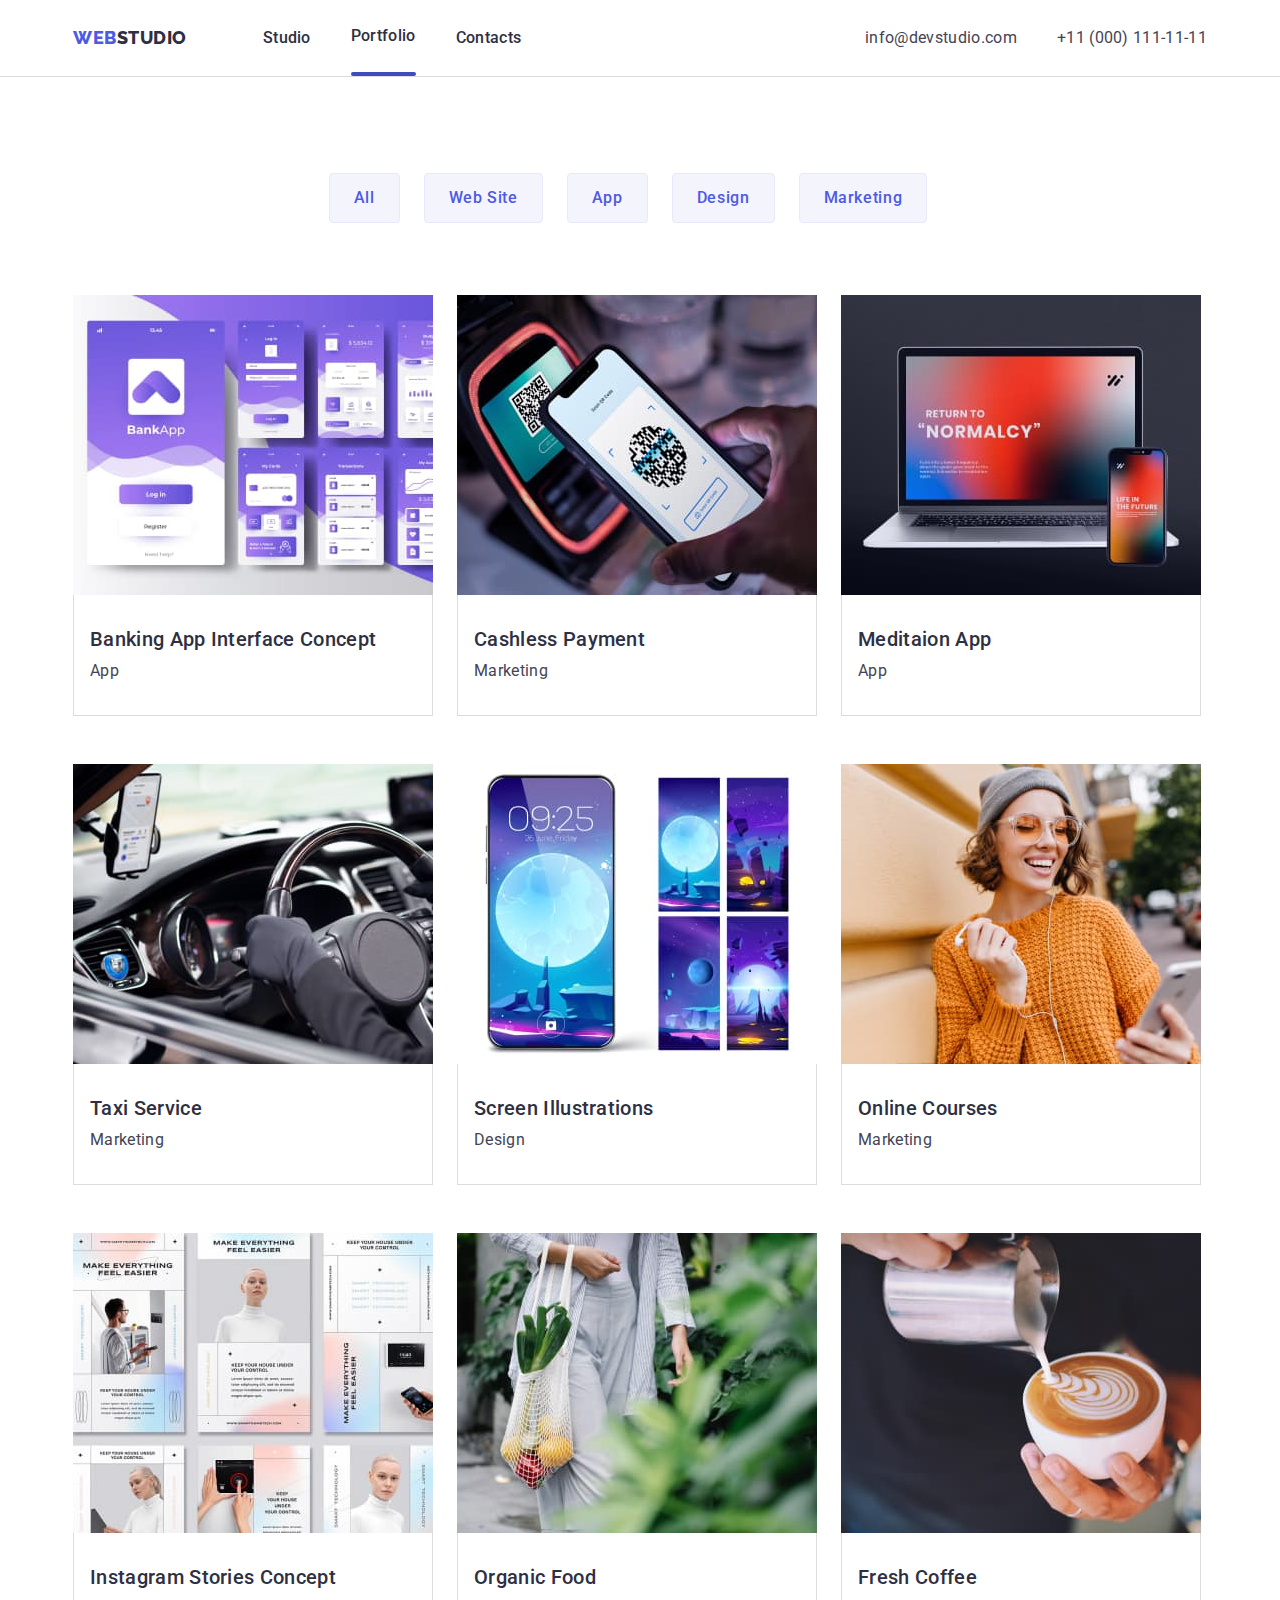
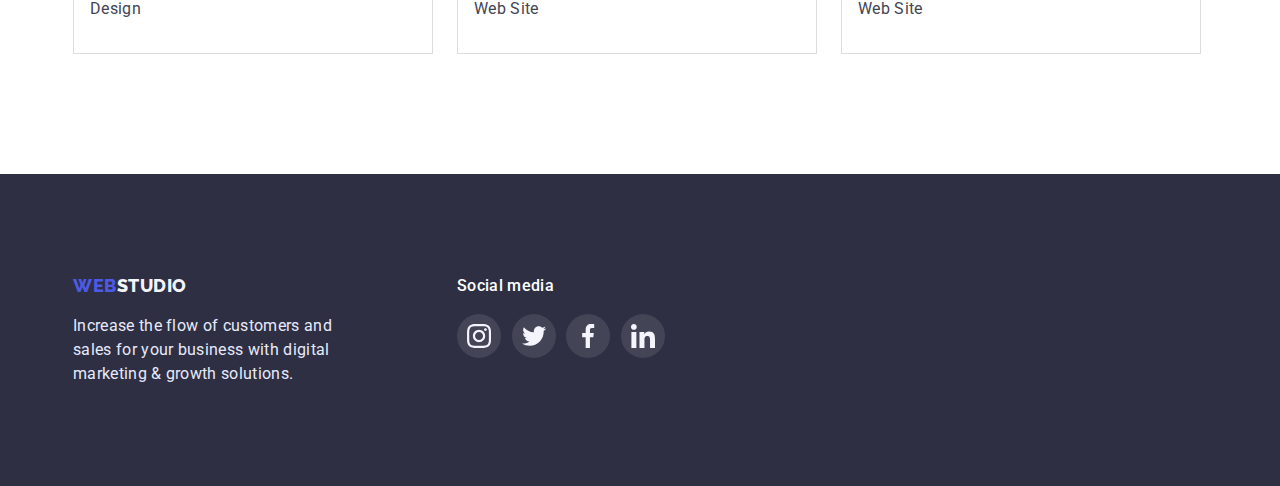
==== commit ae8e8b2c: "+" ====
--- a/portfolio.html
+++ b/portfolio.html
@@ -70,14 +70,14 @@
 
           <ul class="list card-set">
             <li class="portfolio-item-main">
-              <a href="" class="portfolio-item"><img src="./Images/img2.jpg" alt="App" width="360" height="300" />
+              <a href="" class="portfolio-item link"><img src="./Images/img2.jpg" alt="App" width="360" height="300" />
                 <div class="card-content">
                   <h2 class="title-one">Banking App Interface Concept</h2>
                   <p class="paragraf-portfolio">App</p>
                 </div></a>
             </li>
             <li class="portfolio-item-main">
-              <a href="" class="portfolio-item"><img
+              <a href="" class="portfolio-item link"><img
                 src="./Images/img1.jpg"
                 alt="Marketing"
                 width="360"
@@ -90,7 +90,7 @@
               </div></a>
             </li>
             <li class="portfolio-item-main">
-              <a href="" class="portfolio-item"><img src="./Images/img.jpg" alt="App" width="360" height="300" />
+              <a href="" class="portfolio-item link"><img src="./Images/img.jpg" alt="App" width="360" height="300" />
 
                 <div class="card-content">
                   <h2 class="title-one">Meditaion App</h2>
@@ -99,7 +99,7 @@
             </li>
 
             <li class="portfolio-item-main">
-             <a href="" class="portfolio-item"> <img
+             <a href="" class="portfolio-item link"> <img
               src="./Images/img3.jpg"
               alt="Marketing"
               width="360"
@@ -112,7 +112,7 @@
             </div></a>
             </li>
             <li class="portfolio-item-main">
-             <a href="" class="portfolio-item"> <img
+             <a href="" class="portfolio-item link"> <img
               src="./Images/img4.jpg"
               alt="Design"
               width="360"
@@ -125,7 +125,7 @@
             </div></a>
             </li>
             <li class="portfolio-item-main">
-              <a href="" class="portfolio-item"><img
+              <a href="" class="portfolio-item link"><img
                 src="./Images/img5.jpg"
                 alt="Marketing"
                 width="360"
@@ -138,7 +138,7 @@
             </li>
 
                <li class="portfolio-item-main">
-                  <a href="" class="portfolio-item"> <img
+                  <a href="" class="portfolio-item link"> <img
                     src="./Images/img6.jpg"
                     alt="Design"
                     width="360"
@@ -152,7 +152,7 @@
                 </li class="portfolio-item-main">
                   
                       <li class="portfolio-item-main">
-                        <a href="" class="portfolio-item">
+                        <a href="" class="portfolio-item link">
                           <img
                             src="./Images/img7.jpg"
                             alt="Web Site"
@@ -167,7 +167,7 @@
                         </a>
                      </li>
                     <li class="portfolio-item-main">
-                      <a href="" class="portfolio-item"> 
+                      <a href="" class="portfolio-item link"> 
                         <img
                           src="./Images/img8.jpg"
                           alt="Web Site"
--- a/css/style.css
+++ b/css/style.css
@@ -28,6 +28,12 @@
   letter-spacing: 0.02em;
 }
 
+.body {
+  width: 1440px;
+  margin: 0 auto;
+  background-color: #31d0aa;
+}
+
 /* ======= */
 
 h1,
@@ -447,6 +453,9 @@
   height: 4px;
   background: #404bbf;
   border-radius: 2px;
+
+  position: relative;
+  top: 24px;
 }
 
 .section-four-div {
